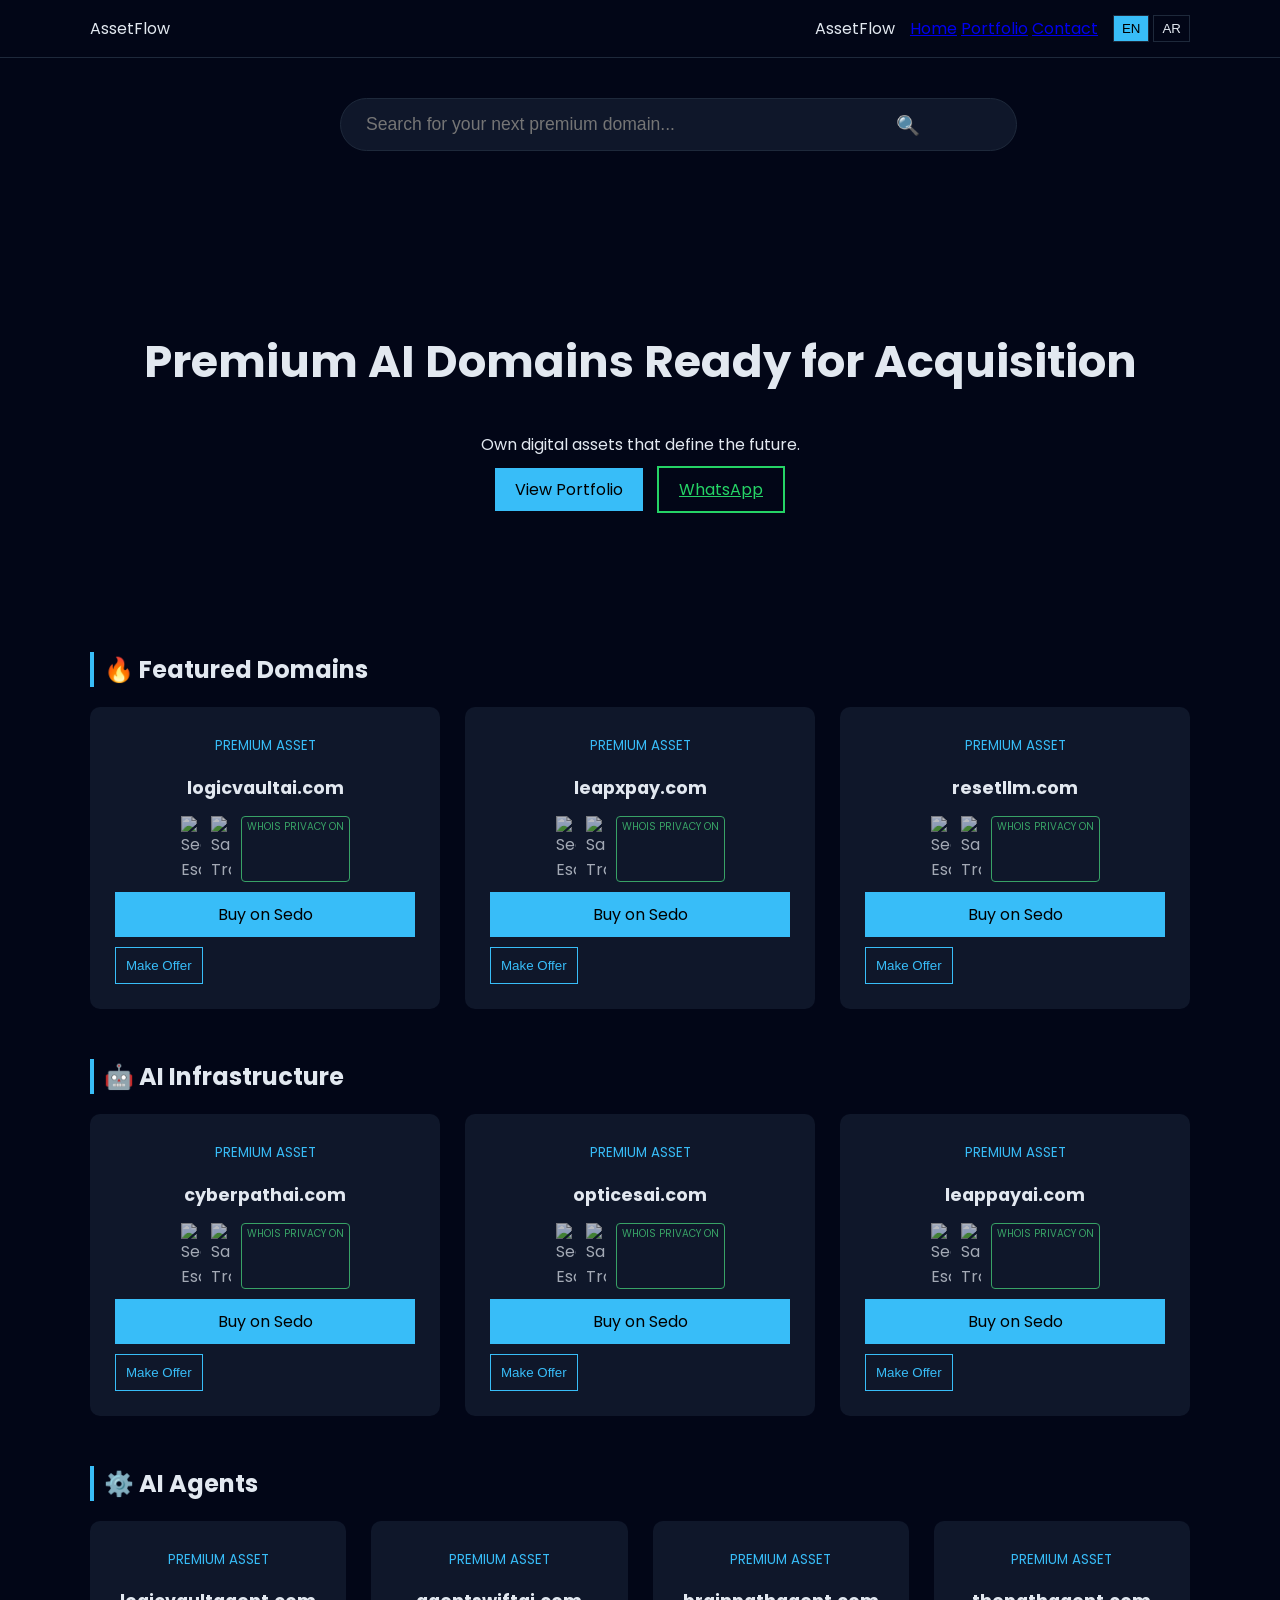
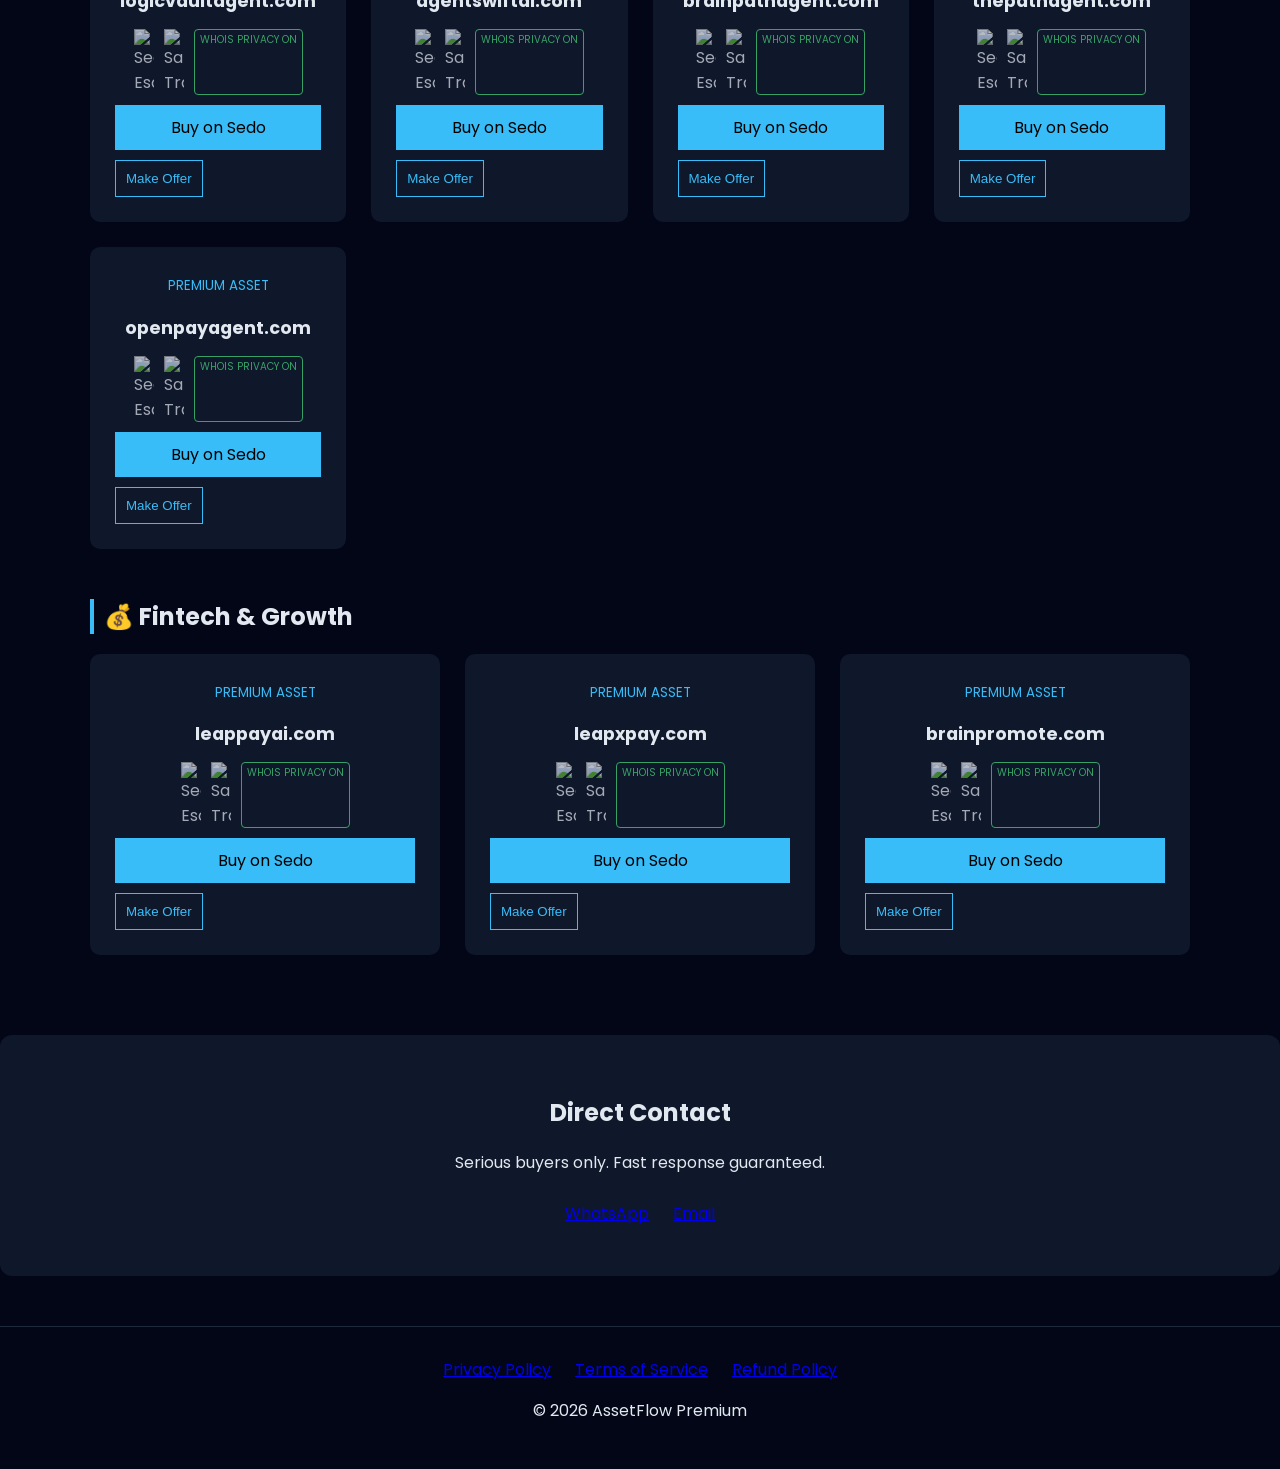
==== index.html @ 5dee5124 "Update index.html" ====
<!DOCTYPE html>
<html lang="en">
<head>
<meta charset="UTF-8">
<meta name="viewport" content="width=device-width, initial-scale=1.0">
<title>AssetFlow Premium</title>
<link rel="stylesheet" href="style.css">
<link href="https://fonts.googleapis.com/css2?family=Poppins:wght@300;400;600&display=swap" rel="stylesheet">
</head>
<body id="main-body">
<header>
  <div class="container nav">
    <div class="logo">Asset<span>Flow</span></div>
   <nav>
    <div class="logo">AssetFlow</div>
    <div class="nav-links">
        <a href="index.html">Home</a> <a href="#portfolio">Portfolio</a>
        <a href="#contact">Contact</a>
    </div>
    <div class="lang-switch">
        <button class="btn-lang active" id="lang-en" onclick="changeLanguage('en')">EN</button>
        <button class="btn-lang" id="lang-ar" onclick="changeLanguage('ar')">AR</button>
    </div>
</nav>
  </div>
</header>
</section>
<section class="search-section">
  <div class="container">
    <div class="search-box">
      <input type="text" id="searchInput" placeholder="Search for your next premium domain..." onkeyup="searchDomains()">
      <span class="search-icon">🔍</span>
    </div>
  </div>
</section>
<section class="hero">
  <h1 id="hero-title">Premium AI Domains Ready for Acquisition</h1>
  <p id="hero-sub">Own digital assets that define the future.</p>
  <div class="hero-btns">
    <a href="#portfolio" class="btn-main" id="viewBtn">View Portfolio</a>
    <a href="https://wa.me/17312734860" class="btn-alt">WhatsApp</a>
  </div>
</section>
<section id="portfolio" class="container">
  <div id="domains"></div>
</section>
<section id="contact">
  <div class="contact-box">
    <h2 id="contact-title">Direct Contact</h2>
    <p>Serious buyers only. Fast response guaranteed.</p>
    <div class="contact-buttons">
      <a href="https://wa.me/17312734860">WhatsApp</a>
      <a href="mailto:contact@shinwariecommerce.com">Email</a>
    </div>
  </div>
</section>
<footer>
  <div class="footer-links">
    <a href="privacy.html">Privacy Policy</a>
    <a href="terms.html">Terms of Service</a>
    <a href="refund.html">Refund Policy</a>
  </div>
  <p>© 2026 AssetFlow Premium</p>
</footer>
<script src="script.js"></script>
<div id="offerModal" class="modal">
    <div class="modal-content">
        <span class="close" onclick="closeModal()">&times;</span>
        <h2 id="modalTitle">Make an Offer</h2>
        <form id="offerForm">
            <input type="hidden" id="targetDomain">
            <input type="text" id="userName" placeholder="Full Name" required>
            <input type="email" id="userEmail" placeholder="Email Address" required>
            <input type="tel" id="userPhone" placeholder="Phone Number (with country code)" required>
            <input type="number" id="userPrice" placeholder="Your Offer in USD ($)" required>
            <button type="submit" class="btn-buy">Submit My Offer</button>
        </form>
    </div>
</div>
<style>
.modal { display: none; position: fixed; z-index: 1000; left: 0; top: 0; width: 100%; height: 100%; background: rgba(0,0,0,0.8); }
.modal-content { background: #111; margin: 10% auto; padding: 30px; border: 1px solid #38bdf8; width: 90%; max-width: 500px; border-radius: 15px; position: relative; }
.close { position: absolute; right: 20px; top: 10px; color: #fff; font-size: 28px; cursor: pointer; }
.modal-content input { width: 100%; padding: 12px; margin: 10px 0; background: #222; border: 1px solid #444; color: #fff; border-radius: 8px; }
#modalTitle { color: #38bdf8; margin-bottom: 15px; }
</style>
<div id="offerModal" class="modal">
    <div class="modal-content">
        <span class="close" onclick="closeModal()">&times;</span>
        <h2 id="modalTitle" style="color:#38bdf8">Make an Offer</h2>
        <form id="offerForm">
            <input type="hidden" id="targetDomain">
            <input type="text" id="userName" placeholder="Full Name" required style="width:100%;margin:5px 0;padding:12px;background:#222;border:1px solid #444;color:#fff;border-radius:8px;">
            <input type="email" id="userEmail" placeholder="Email Address" required style="width:100%;margin:5px 0;padding:12px;background:#222;border:1px solid #444;color:#fff;border-radius:8px;">
            <input type="tel" id="userPhone" placeholder="Phone Number" required style="width:100%;margin:5px 0;padding:12px;background:#222;border:1px solid #444;color:#fff;border-radius:8px;">
            <input type="number" id="userPrice" placeholder="Your Offer ($)" required style="width:100%;margin:5px 0;padding:12px;background:#222;border:1px solid #444;color:#fff;border-radius:8px;">
            <button type="submit" style="width:100%;padding:15px;background:#38bdf8;border:none;color:#000;font-weight:bold;cursor:pointer;border-radius:8px;margin-top:10px;font-size:16px;">Send My Offer</button>
        </form>
    </div>
</div>

<style>
/* التنسيق ده حطه برضه في الـ HTML جوه <style> أو في ملف الـ CSS */
.modal { display: none; position: fixed; z-index: 9999; left: 0; top: 0; width: 100%; height: 100%; background: rgba(0,0,0,0.9); backdrop-filter: blur(5px); }
.modal-content { background: #111; margin: 10% auto; padding: 30px; border: 1px solid #38bdf8; width: 85%; max-width: 450px; border-radius: 15px; box-shadow: 0 0 20px rgba(56, 189, 248, 0.2); }
.close { float: right; color: #fff; font-size: 28px; cursor: pointer; }
</style>
</body>
</html>
---- style.css ----
:root {
    --bg: #020617;
    --text: #e2e8f0;
    --primary: #38bdf8;
    --border: #1e293b;
}

body {
    margin: 0;
    font-family: 'Poppins', sans-serif;
    background: var(--bg);
    color: var(--text);
}

/* Container */
.container {
    width: 90%;
    max-width: 1100px;
    margin: auto;
}

/* Header */
header {
    border-bottom: 1px solid var(--border);
    padding: 15px 0;
}

.nav {
    display: flex;
    justify-content: space-between;
    align-items: center;
}

nav {
    display: flex;
    gap: 15px;
    align-items: center;
}

/* Lang */
.lang-switcher {
    display: flex;
    gap: 5px;
}

.btn-lang {
    border: 1px solid var(--border);
    background: transparent;
    color: var(--text);
    padding: 5px 8px;
    cursor: pointer;
}

.btn-lang.active {
    background: var(--primary);
    color: #000;
}

/* Hero */
.hero {
    text-align: center;
    padding: 100px 20px;
}

.hero h1 {
    font-size: 2.8rem;
}

.hero-btns {
    margin-top: 20px;
}

.btn-main {
    background: var(--primary);
    color: #000;
    padding: 10px 20px;
    margin-right: 10px;
    text-decoration: none;
}

.btn-alt {
    border: 2px solid #25D366;
    color: #25D366;
    padding: 10px 20px;
}

/* Grid */
.grid {
    display: grid;
    grid-template-columns: repeat(auto-fit, minmax(250px, 1fr));
    gap: 25px;
}

/* Card */
.card {
    background: #0f172a;
    padding: 25px;
    border-radius: 10px;
    text-align: center;
}

.card:hover {
    transform: translateY(-5px);
}

/* Buttons */
.btn-buy {
    display: block;
    background: var(--primary);
    padding: 10px;
    margin-top: 10px;
    color: #000;
    text-decoration: none;
}

.btn-offer {
    display: block;
    border: 1px solid var(--primary);
    padding: 10px;
    margin-top: 10px;
    background: none;
    color: var(--primary);
}

/* Contact */
#contact {
    margin-top: 80px;
    text-align: center;
}

.contact-box {
    background: #0f172a;
    padding: 40px;
    border-radius: 12px;
}

.contact-buttons a {
    margin: 10px;
    display: inline-block;
}

/* Footer */
footer {
    margin-top: 50px;
    text-align: center;
    padding: 30px;
    border-top: 1px solid var(--border);
}

.footer-links a {
    margin: 0 10px;
}

/* Mobile */
@media(max-width:768px){
    .nav {
        flex-direction: column;
    }
}
.section-title {
    margin-top: 50px;
    margin-bottom: 20px;
    font-size: 1.5rem;
    border-left: 4px solid var(--primary);
    padding-left: 10px;
}

.card h3 {
    margin-bottom: 15px;
    font-size: 1.1rem;
}

.btn-buy {
    display: block;
    background: var(--primary);
    padding: 10px;
    color: #000;
    text-decoration: none;
    margin-bottom: 10px;
}

.btn-offer {
    display: block;
    border: 1px solid var(--primary);
    padding: 10px;
    color: var(--primary);
    text-decoration: none;
}
.search-section {
    padding: 40px 0;
    text-align: center;
}

.search-box {
    position: relative;
    max-width: 600px;
    margin: auto;
}

.search-box input {
    width: 100%;
    padding: 15px 25px;
    padding-right: 50px;
    border-radius: 50px;
    border: 1px solid var(--border);
    background: #0f172a;
    color: white;
    font-size: 1.1rem;
    outline: none;
    transition: 0.3s;
}

.search-box input:focus {
    border-color: var(--primary);
    box-shadow: 0 0 15px rgba(56, 189, 248, 0.2);
}

.search-icon {
    position: absolute;
    right: 20px;
    top: 50%;
    transform: translateY(-50%);
    font-size: 1.2rem;
    pointer-events: none;
}
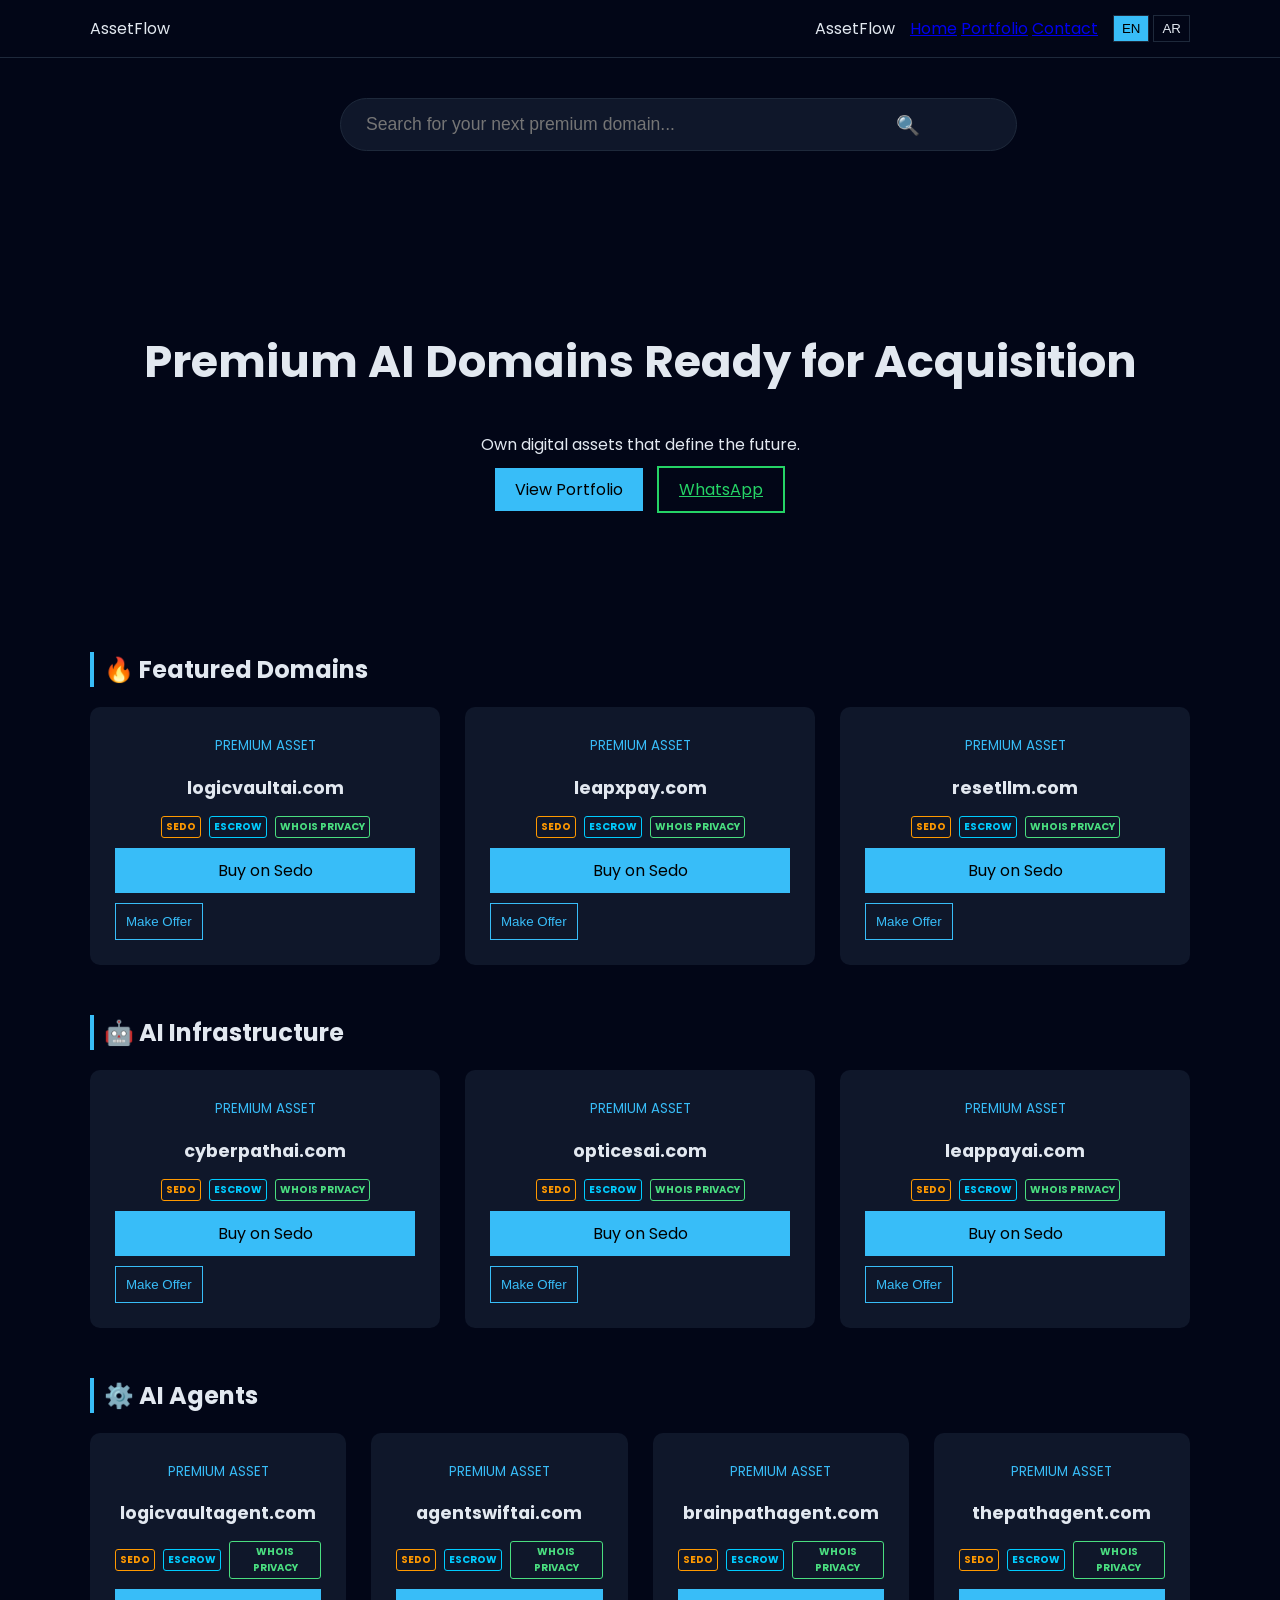
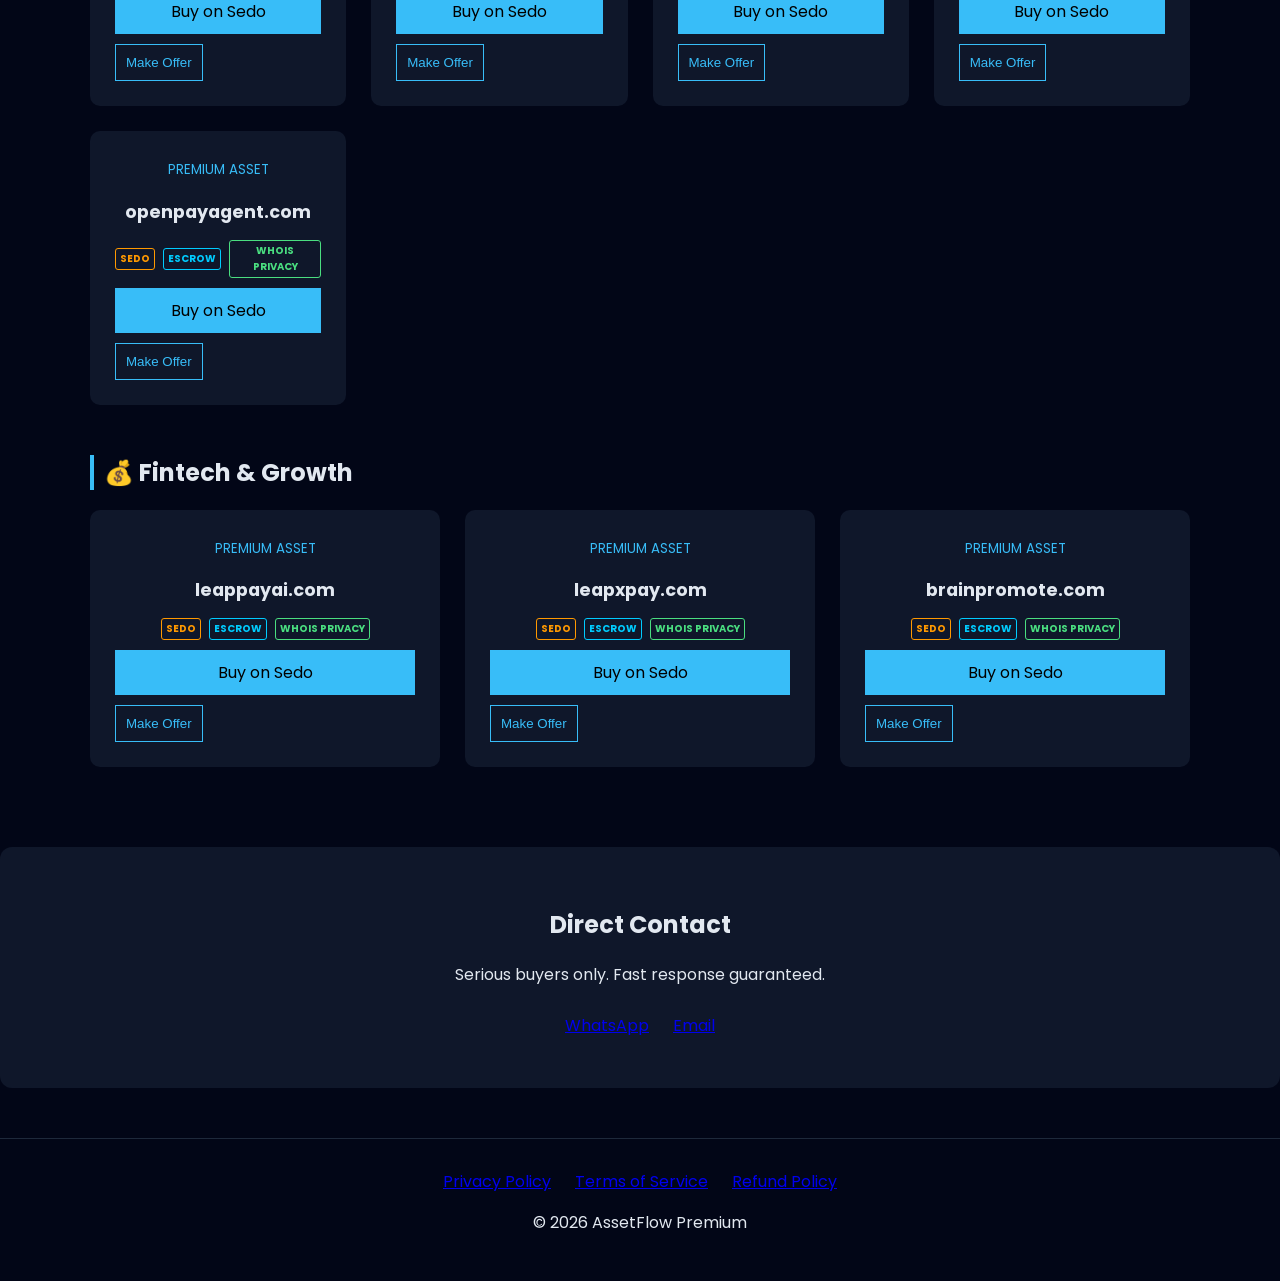
==== commit 41103da7: "Update index.html" ====
--- a/index.html
+++ b/index.html
@@ -87,23 +87,24 @@
 <div id="offerModal" class="modal">
     <div class="modal-content">
         <span class="close" onclick="closeModal()">&times;</span>
-        <h2 id="modalTitle" style="color:#38bdf8">Make an Offer</h2>
+        <h2 id="modalTitle" style="color:#38bdf8; margin-bottom:15px;">Make an Offer</h2>
         <form id="offerForm">
             <input type="hidden" id="targetDomain">
-            <input type="text" id="userName" placeholder="Full Name" required style="width:100%;margin:5px 0;padding:12px;background:#222;border:1px solid #444;color:#fff;border-radius:8px;">
-            <input type="email" id="userEmail" placeholder="Email Address" required style="width:100%;margin:5px 0;padding:12px;background:#222;border:1px solid #444;color:#fff;border-radius:8px;">
-            <input type="tel" id="userPhone" placeholder="Phone Number" required style="width:100%;margin:5px 0;padding:12px;background:#222;border:1px solid #444;color:#fff;border-radius:8px;">
-            <input type="number" id="userPrice" placeholder="Your Offer ($)" required style="width:100%;margin:5px 0;padding:12px;background:#222;border:1px solid #444;color:#fff;border-radius:8px;">
-            <button type="submit" style="width:100%;padding:15px;background:#38bdf8;border:none;color:#000;font-weight:bold;cursor:pointer;border-radius:8px;margin-top:10px;font-size:16px;">Send My Offer</button>
+            <input type="text" id="userName" placeholder="Full Name" required style="width:100%; margin:8px 0; padding:12px; background:#222; border:1px solid #444; color:#fff; border-radius:8px;">
+            <input type="email" id="userEmail" placeholder="Email Address" required style="width:100%; margin:8px 0; padding:12px; background:#222; border:1px solid #444; color:#fff; border-radius:8px;">
+            <input type="tel" id="userPhone" placeholder="Phone Number" required style="width:100%; margin:8px 0; padding:12px; background:#222; border:1px solid #444; color:#fff; border-radius:8px;">
+            <input type="number" id="userPrice" placeholder="Your Offer ($)" required style="width:100%; margin:8px 0; padding:12px; background:#222; border:1px solid #444; color:#fff; border-radius:8px;">
+            <button type="submit" style="width:100%; padding:15px; background:#38bdf8; border:none; color:#000; font-weight:bold; cursor:pointer; border-radius:8px; margin-top:10px;">Submit My Offer</button>
         </form>
     </div>
 </div>
-
 <style>
-/* التنسيق ده حطه برضه في الـ HTML جوه <style> أو في ملف الـ CSS */
 .modal { display: none; position: fixed; z-index: 9999; left: 0; top: 0; width: 100%; height: 100%; background: rgba(0,0,0,0.9); backdrop-filter: blur(5px); }
-.modal-content { background: #111; margin: 10% auto; padding: 30px; border: 1px solid #38bdf8; width: 85%; max-width: 450px; border-radius: 15px; box-shadow: 0 0 20px rgba(56, 189, 248, 0.2); }
-.close { float: right; color: #fff; font-size: 28px; cursor: pointer; }
+.modal-content { background: #111; margin: 10% auto; padding: 30px; border: 1px solid #38bdf8; width: 85%; max-width: 420px; border-radius: 15px; }
+.close { float: right; color: #fff; font-size: 30px; cursor: pointer; }
+/* تنسيق أزرار الـ Nav */
+.btn-nav { padding: 8px 16px; border-radius: 6px; text-decoration: none; color: #ccc; font-size: 14px; transition: 0.3s; border: 1px solid transparent; }
+.btn-nav:hover { background: #111; border-color: #38bdf8; color: #fff; }
 </style>
 </body>
 </html>
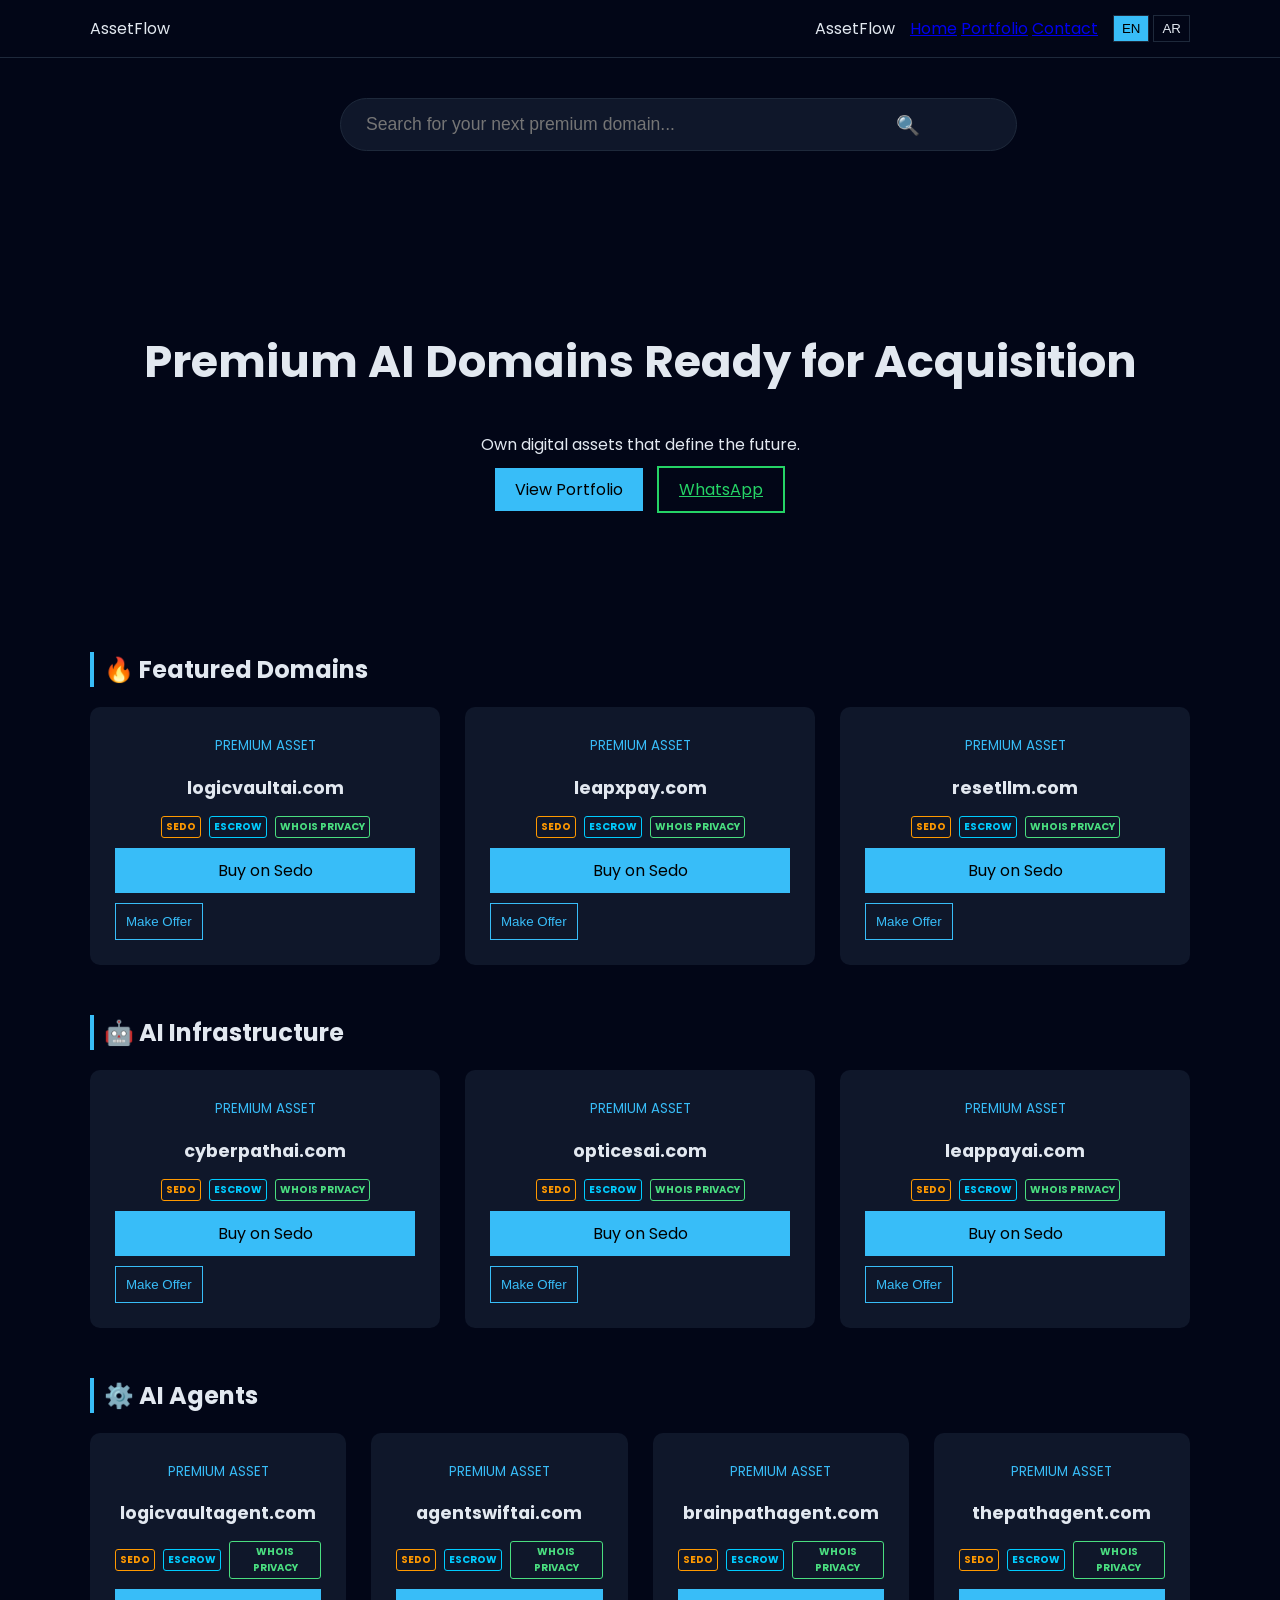
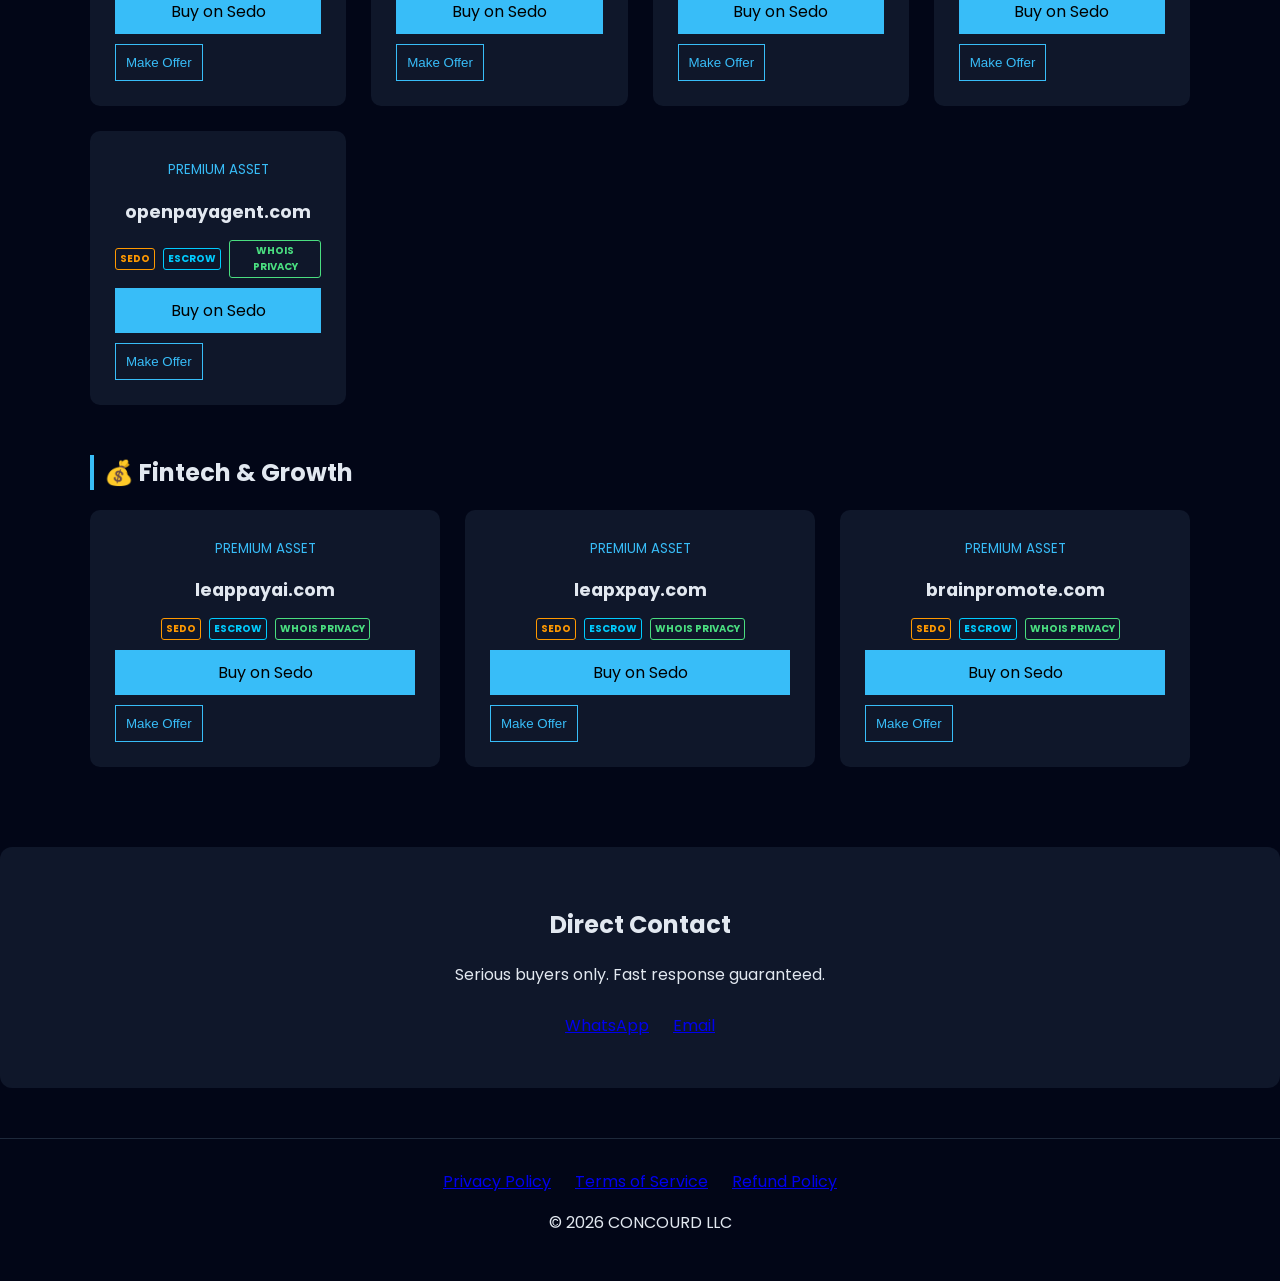
==== commit 279fd51f: "Update index.html" ====
--- a/index.html
+++ b/index.html
@@ -60,7 +60,7 @@
     <a href="terms.html">Terms of Service</a>
     <a href="refund.html">Refund Policy</a>
   </div>
-  <p>© 2026 AssetFlow Premium</p>
+  <p>© 2026 CONCOURD LLC</p>
 </footer>
 <script src="script.js"></script>
 <div id="offerModal" class="modal">
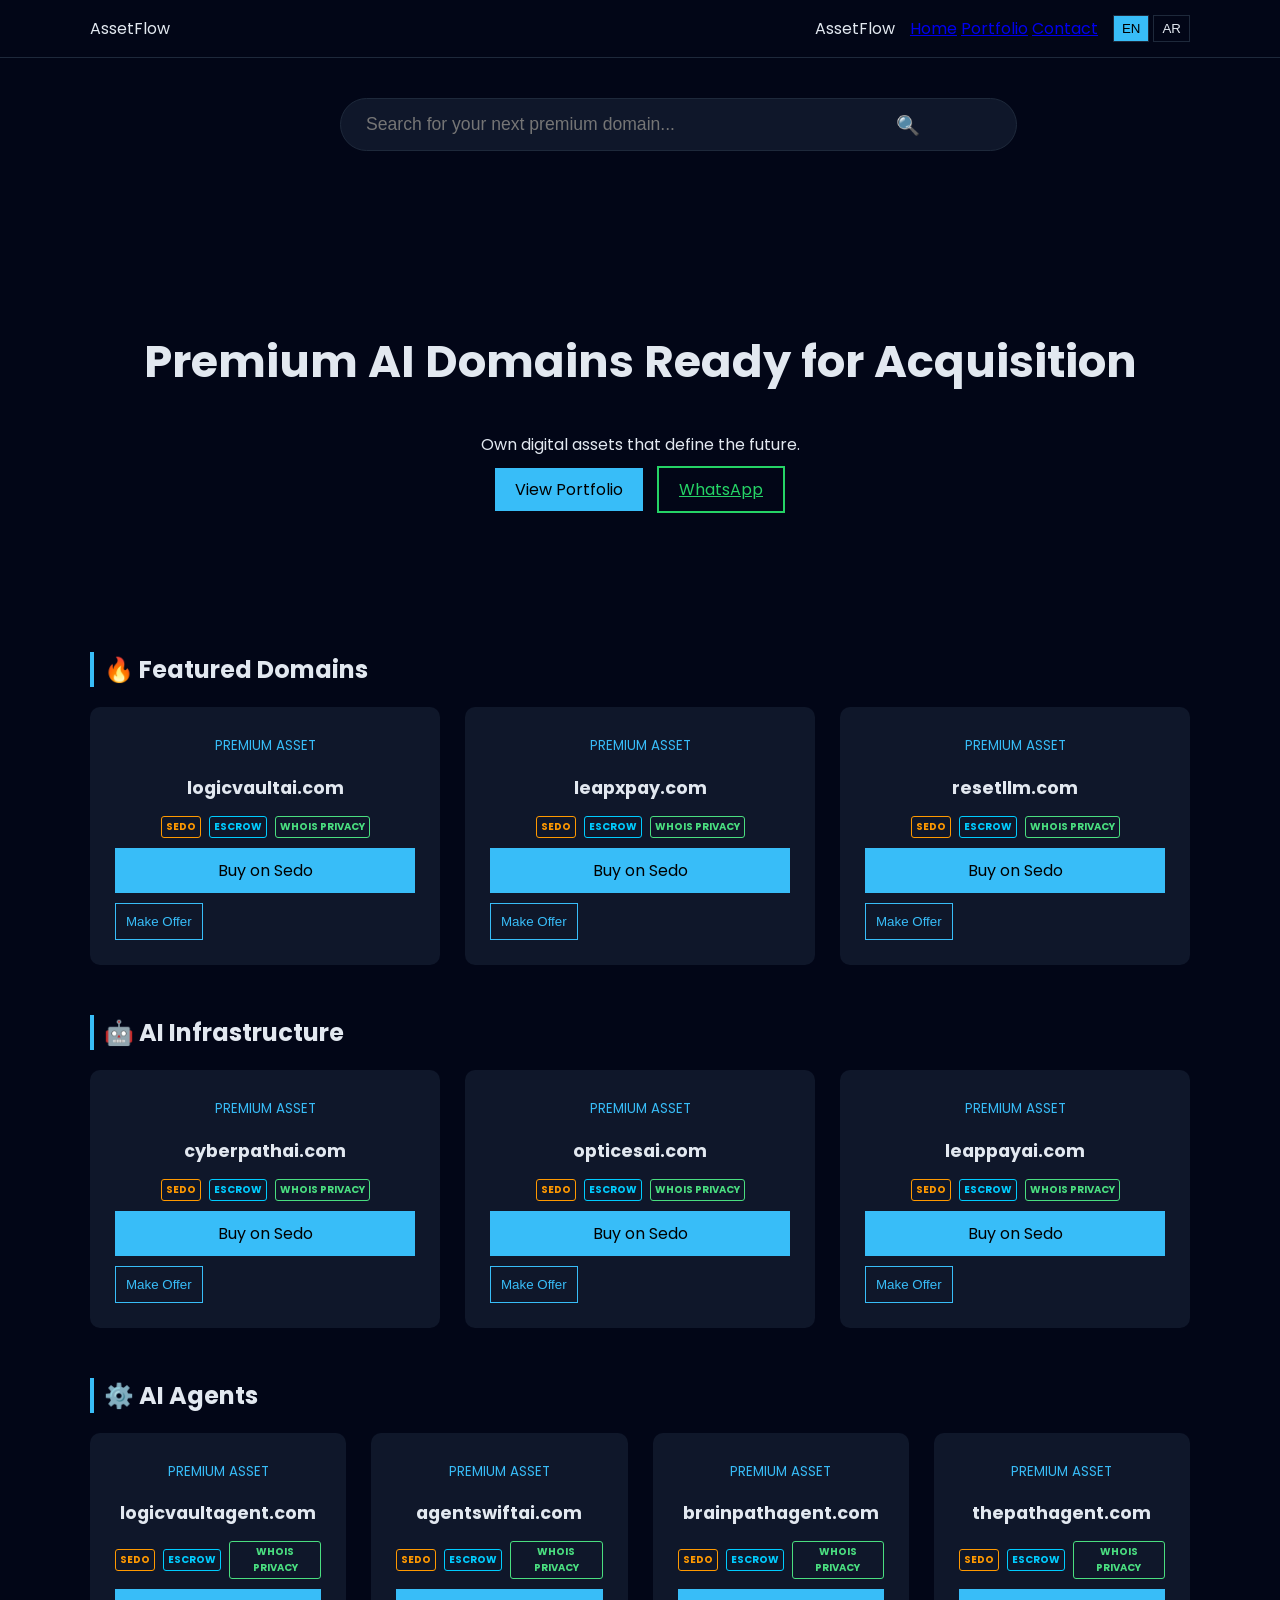
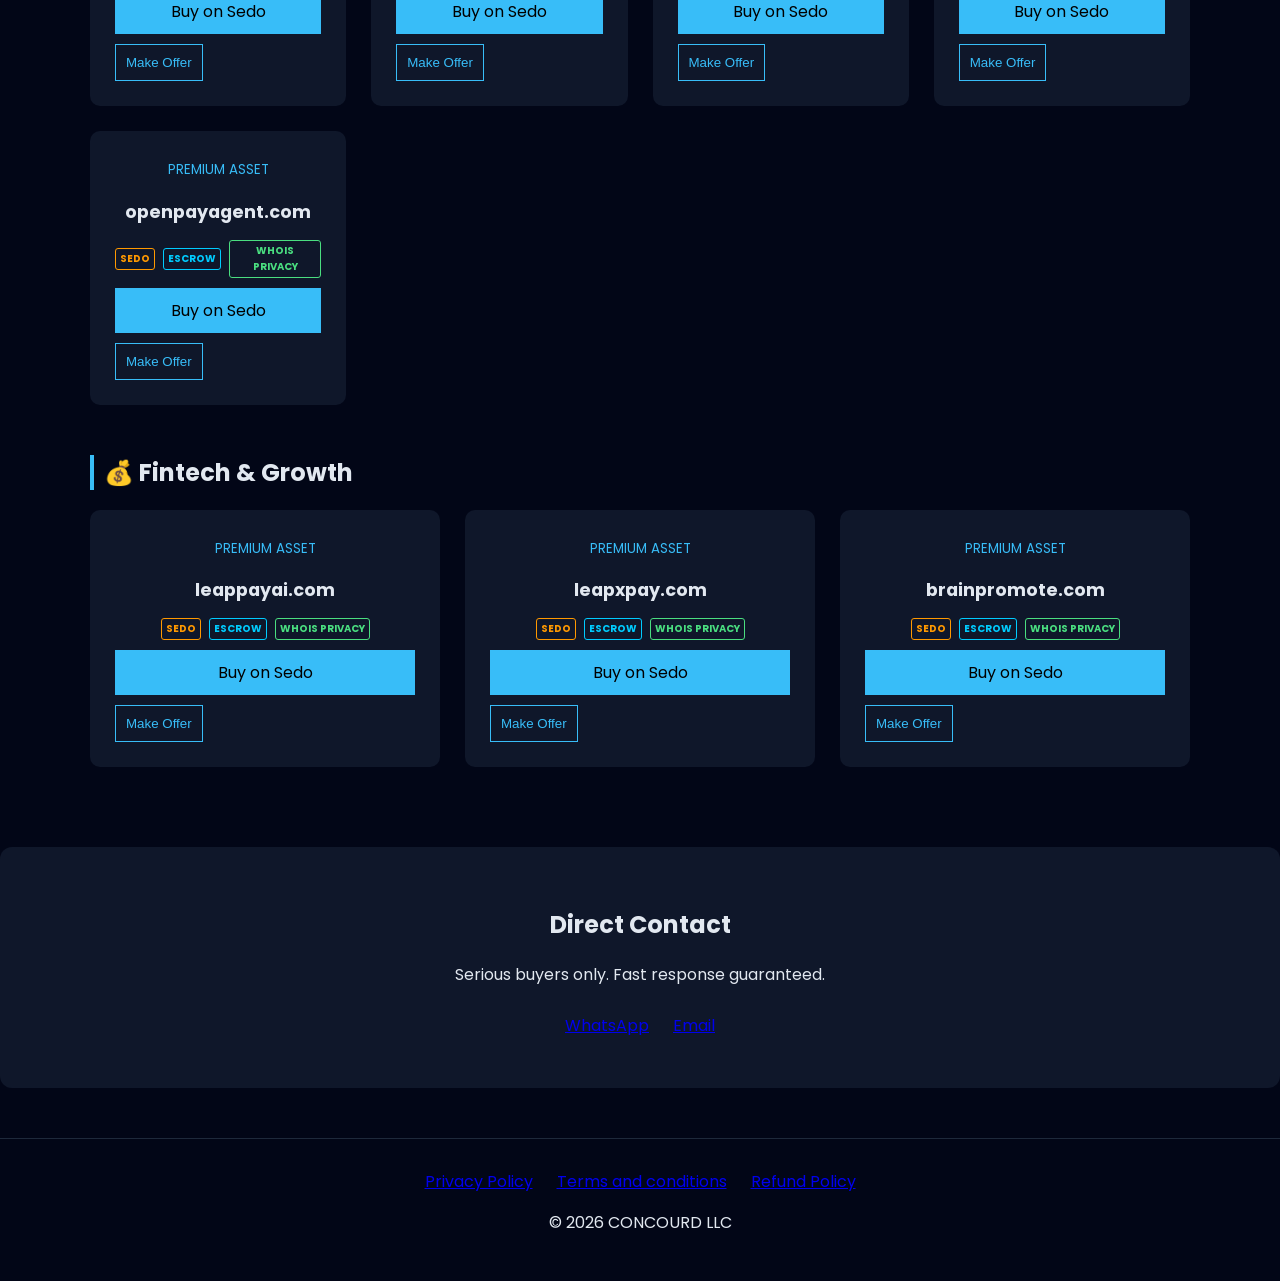
==== commit 22e9f269: "Update index.html" ====
--- a/index.html
+++ b/index.html
@@ -56,8 +56,8 @@
 </section>
 <footer>
   <div class="footer-links">
-    <a href="privacy.html">Privacy Policy</a>
-    <a href="terms.html">Terms of Service</a>
+    <a href="privacy-policy">Privacy Policy</a>
+    <a href="terms-and-conditions.html">Terms and conditions</a>
     <a href="refund.html">Refund Policy</a>
   </div>
   <p>© 2026 CONCOURD LLC</p>
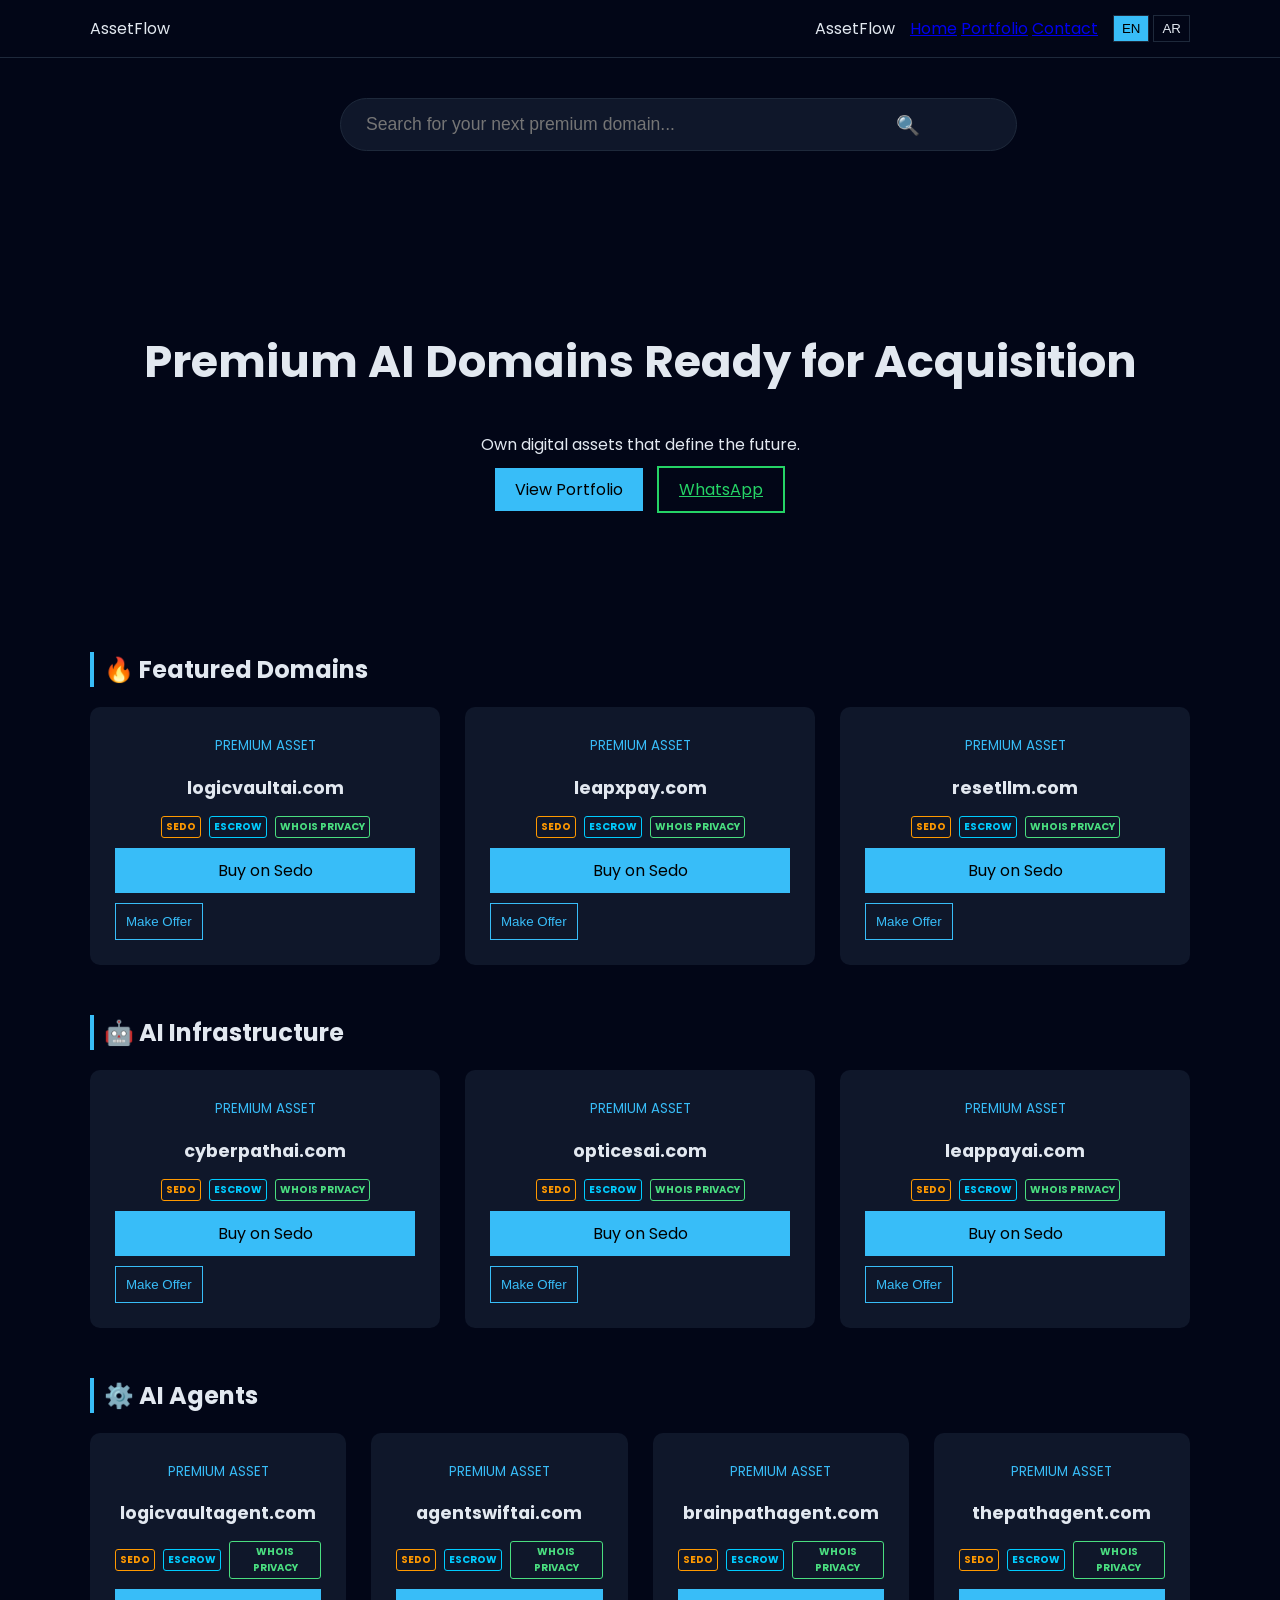
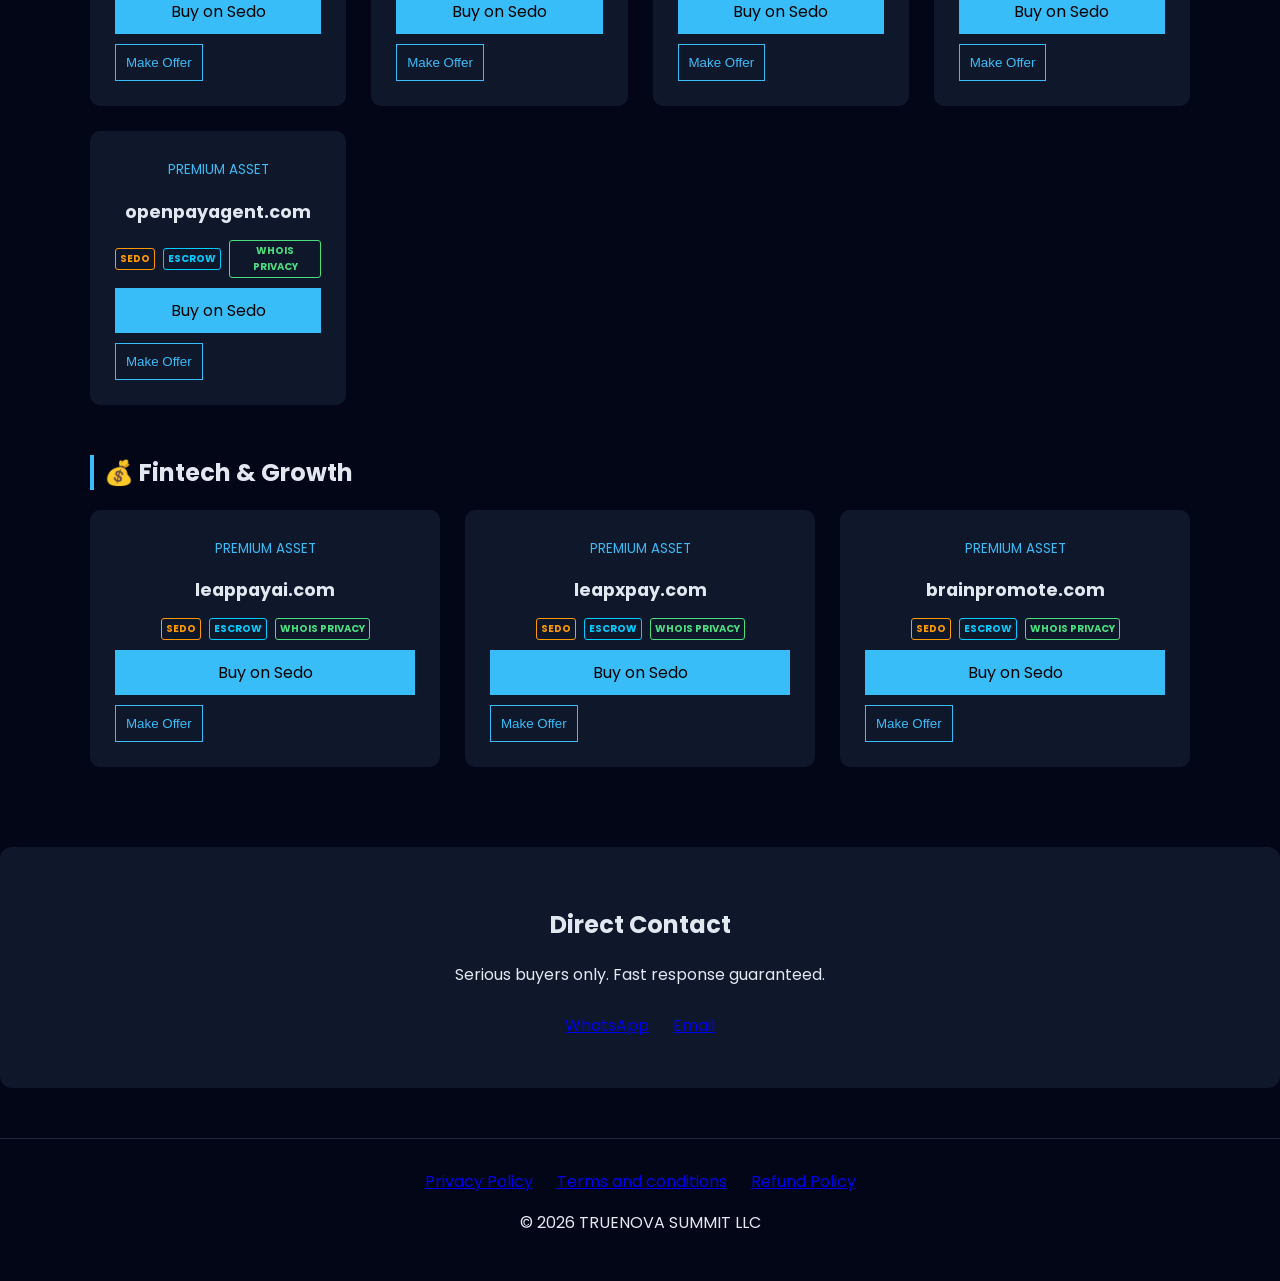
==== commit 60c74082: "Update index.html" ====
--- a/index.html
+++ b/index.html
@@ -56,11 +56,11 @@
 </section>
 <footer>
   <div class="footer-links">
-    <a href="privacy-policy">Privacy Policy</a>
+    <a href="privacy-policy.html">Privacy Policy</a>
     <a href="terms-and-conditions.html">Terms and conditions</a>
     <a href="refund.html">Refund Policy</a>
   </div>
-  <p>© 2026 CONCOURD LLC</p>
+  <p>© 2026 TRUENOVA SUMMIT LLC</p>
 </footer>
 <script src="script.js"></script>
 <div id="offerModal" class="modal">
